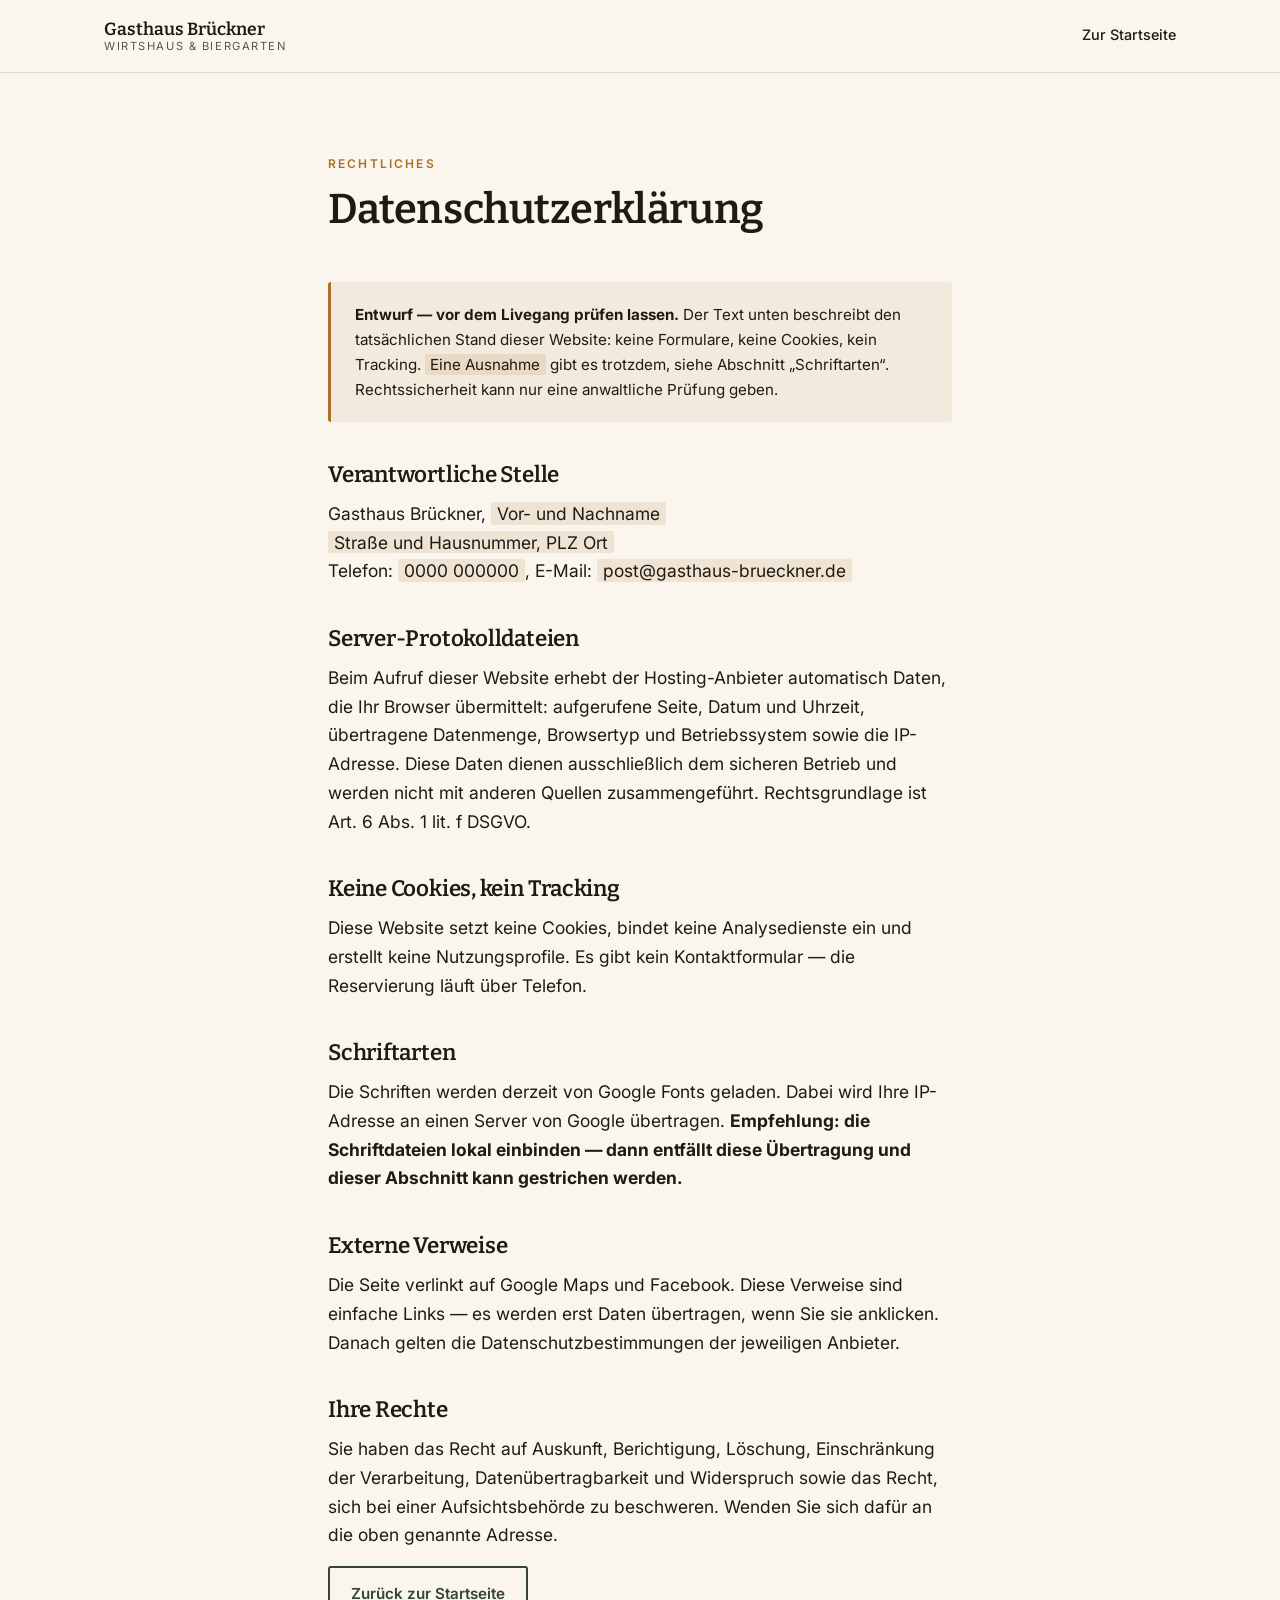
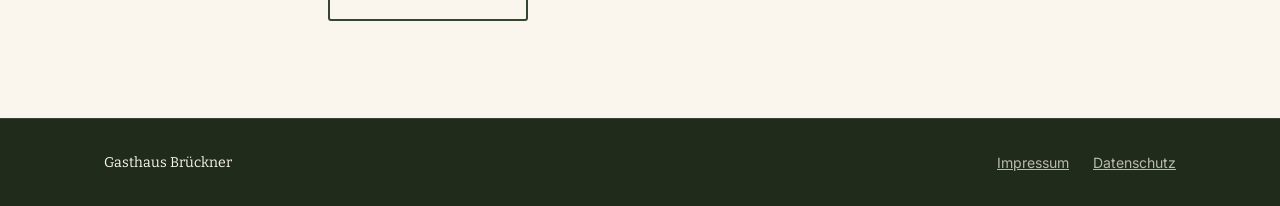
==== datenschutz.html @ 8685f5ca "Website Gasthaus Brueckner: statische Seite mit Scroll-Choreografie Statische Website ohne Framework" ====
<!doctype html>
<html lang="de">
  <head>
    <meta charset="utf-8" />
    <meta name="viewport" content="width=device-width, initial-scale=1" />
    <title>Datenschutz — Gasthaus Brückner</title>
    <meta name="robots" content="noindex" />
    <link rel="preconnect" href="https://fonts.googleapis.com" />
    <link rel="preconnect" href="https://fonts.gstatic.com" crossorigin />
    <link
      href="https://fonts.googleapis.com/css2?family=Bitter:wght@500;600&family=Inter:wght@400;500;600&display=swap"
      rel="stylesheet"
    />
    <link rel="stylesheet" href="styles.css" />
  </head>

  <body>
    <header class="kopf">
      <div class="kopf__innen">
        <a class="marke" href="index.html">
          <span class="marke__name">Gasthaus Brückner</span>
          <span class="marke__zusatz">Wirtshaus &amp; Biergarten</span>
        </a>
        <nav class="nav" aria-label="Zurück">
          <a href="index.html">Zur Startseite</a>
        </nav>
      </div>
    </header>

    <main class="abschnitt rechtstext">
      <div class="abschnitt__kopf">
        <p class="kicker">Rechtliches</p>
        <h2>Datenschutzerklärung</h2>
      </div>

      <p class="hinweiskasten">
        <strong>Entwurf — vor dem Livegang prüfen lassen.</strong> Der Text
        unten beschreibt den tatsächlichen Stand dieser Website: keine
        Formulare, keine Cookies, kein Tracking. <em>Eine Ausnahme</em> gibt es
        trotzdem, siehe Abschnitt „Schriftarten“. Rechtssicherheit kann nur eine
        anwaltliche Prüfung geben.
      </p>

      <h3>Verantwortliche Stelle</h3>
      <p>
        Gasthaus Brückner, <em>Vor- und Nachname</em><br />
        <em>Straße und Hausnummer, PLZ Ort</em><br />
        Telefon: <em>0000 000000</em>, E-Mail: <em>post@gasthaus-brueckner.de</em>
      </p>

      <h3>Server-Protokolldateien</h3>
      <p>
        Beim Aufruf dieser Website erhebt der Hosting-Anbieter automatisch
        Daten, die Ihr Browser übermittelt: aufgerufene Seite, Datum und Uhrzeit,
        übertragene Datenmenge, Browsertyp und Betriebssystem sowie die
        IP-Adresse. Diese Daten dienen ausschließlich dem sicheren Betrieb und
        werden nicht mit anderen Quellen zusammengeführt. Rechtsgrundlage ist
        Art. 6 Abs. 1 lit. f DSGVO.
      </p>

      <h3>Keine Cookies, kein Tracking</h3>
      <p>
        Diese Website setzt keine Cookies, bindet keine Analysedienste ein und
        erstellt keine Nutzungsprofile. Es gibt kein Kontaktformular — die
        Reservierung läuft über Telefon.
      </p>

      <h3>Schriftarten</h3>
      <p>
        Die Schriften werden derzeit von Google Fonts geladen. Dabei wird Ihre
        IP-Adresse an einen Server von Google übertragen.
        <strong>
          Empfehlung: die Schriftdateien lokal einbinden — dann entfällt diese
          Übertragung und dieser Abschnitt kann gestrichen werden.
        </strong>
      </p>

      <h3>Externe Verweise</h3>
      <p>
        Die Seite verlinkt auf Google Maps und Facebook. Diese Verweise sind
        einfache Links — es werden erst Daten übertragen, wenn Sie sie anklicken.
        Danach gelten die Datenschutzbestimmungen der jeweiligen Anbieter.
      </p>

      <h3>Ihre Rechte</h3>
      <p>
        Sie haben das Recht auf Auskunft, Berichtigung, Löschung, Einschränkung
        der Verarbeitung, Datenübertragbarkeit und Widerspruch sowie das Recht,
        sich bei einer Aufsichtsbehörde zu beschweren. Wenden Sie sich dafür an
        die oben genannte Adresse.
      </p>

      <p><a class="knopf knopf--rand" href="index.html">Zurück zur Startseite</a></p>
    </main>

    <footer class="fuss">
      <div class="fuss__innen">
        <p class="fuss__marke">Gasthaus Brückner</p>
        <nav class="fuss__nav" aria-label="Rechtliches">
          <a href="impressum.html">Impressum</a>
          <a href="datenschutz.html">Datenschutz</a>
        </nav>
      </div>
    </footer>
  </body>
</html>
---- styles.css ----
/* ============================================================
   Gasthaus Brückner
   Kein Framework, kein Build. Eine Datei, die man in fünf Jahren
   noch versteht.

   Typo: Bitter (Überschriften, Slab-Serif — wirtshausnah ohne
   Kitsch) / Inter (Fließtext)
   Farben: Laub, Messing, Papier
   ============================================================ */

:root {
  --laub: #34462f;
  --laub-tief: #202b1c;
  --messing: #a9702a;
  --messing-hell: #c98d3f;
  --papier: #faf6ee;
  --papier-warm: #f2ebdd;
  --tinte: #1f1a14;
  --tinte-weich: #5d554a;
  --linie: #e0d7c5;

  --breite: 74rem;
  --rand: clamp(1.25rem, 5vw, 3.5rem);
  --kopfhoehe: 4.5rem;

  --rund: 3px;
  --schatten: 0 1px 2px rgba(31, 26, 20, 0.05), 0 8px 24px rgba(31, 26, 20, 0.06);
}

*,
*::before,
*::after {
  box-sizing: border-box;
}

html {
  scroll-behavior: smooth;
  /* Sprungziele landen sonst unter der festen Kopfzeile. */
  scroll-padding-top: calc(var(--kopfhoehe) + 1rem);
  -webkit-text-size-adjust: 100%;
}

@media (prefers-reduced-motion: reduce) {
  html {
    scroll-behavior: auto;
  }

  *,
  *::before,
  *::after {
    animation-duration: 0.01ms !important;
    transition-duration: 0.01ms !important;
  }
}

body {
  margin: 0;
  background: var(--papier);
  color: var(--tinte);
  font-family: 'Inter', system-ui, sans-serif;
  font-size: clamp(1rem, 0.97rem + 0.15vw, 1.09rem);
  line-height: 1.65;
}

img {
  max-width: 100%;
  height: auto;
  display: block;
}

h1,
h2,
h3 {
  font-family: 'Bitter', Georgia, serif;
  font-weight: 600;
  line-height: 1.15;
  letter-spacing: -0.01em;
  margin: 0;
  text-wrap: balance;
}

h1 {
  font-size: clamp(2.1rem, 1.4rem + 3.2vw, 4rem);
}

h2 {
  font-size: clamp(1.6rem, 1.2rem + 1.8vw, 2.6rem);
}

h3 {
  font-size: clamp(1.15rem, 1.05rem + 0.5vw, 1.4rem);
}

a {
  color: inherit;
}

p {
  margin: 0 0 1rem;
}

/* Sichtbarer Fokus überall — die Seite wird auch mit Tastatur bedient. */
:focus-visible {
  outline: 3px solid var(--messing);
  outline-offset: 3px;
}

.skip {
  position: absolute;
  left: -9999px;
  top: 0;
  z-index: 100;
  padding: 0.75rem 1.25rem;
  background: var(--laub);
  color: var(--papier);
}

.skip:focus {
  left: 0;
}

.kicker {
  margin: 0 0 0.75rem;
  font-size: 0.75rem;
  font-weight: 600;
  letter-spacing: 0.18em;
  text-transform: uppercase;
  color: var(--messing);
}

.kicker--hell {
  color: var(--messing-hell);
}

/* ---------- Knöpfe ----------
   Der Anrufknopf trägt Aufforderung UND Nummer. Wer am Telefon steht,
   soll die Nummer sehen, ohne erst suchen zu müssen. */

.knopf {
  display: inline-flex;
  align-items: center;
  gap: 0.6rem;
  padding: 0.8rem 1.3rem;
  border: 2px solid transparent;
  border-radius: var(--rund);
  font-weight: 600;
  font-size: 0.95rem;
  text-decoration: none;
  transition: background-color 0.18s ease, color 0.18s ease, border-color 0.18s ease;
}

.knopf--voll {
  background: var(--laub);
  border-color: var(--laub);
  color: var(--papier);
}

.knopf--voll:hover {
  background: var(--laub-tief);
  border-color: var(--laub-tief);
}

.knopf--rand {
  border-color: var(--laub);
  color: var(--laub);
}

.knopf--rand:hover {
  background: var(--laub);
  color: var(--papier);
}

.knopf--hell {
  background: var(--papier);
  border-color: var(--papier);
  color: var(--laub-tief);
}

.knopf--hell:hover {
  background: var(--messing-hell);
  border-color: var(--messing-hell);
  color: var(--tinte);
}

.knopf--rand-hell {
  border-color: rgba(250, 246, 238, 0.45);
  color: var(--papier);
}

.knopf--rand-hell:hover {
  border-color: var(--papier);
  background: rgba(250, 246, 238, 0.1);
}

.knopf--gross {
  padding: 0.95rem 1.6rem;
  font-size: 1rem;
}

.knopf--klein {
  padding: 0.55rem 1rem;
  font-size: 0.85rem;
}

.knopf__zeile {
  display: block;
  font-size: 0.72rem;
  font-weight: 500;
  letter-spacing: 0.1em;
  text-transform: uppercase;
  opacity: 0.8;
}

.knopf__nummer {
  display: block;
  font-size: 1.1rem;
  font-variant-numeric: tabular-nums;
}

/* ---------- Kopfzeile ---------- */

.kopf {
  position: sticky;
  top: 0;
  z-index: 50;
  background: rgba(250, 246, 238, 0.94);
  border-bottom: 1px solid var(--linie);
  backdrop-filter: blur(10px);
}

.kopf__innen {
  max-width: var(--breite);
  margin: 0 auto;
  padding: 0 var(--rand);
  min-height: var(--kopfhoehe);
  display: flex;
  align-items: center;
  justify-content: space-between;
  gap: 1rem;
}

.marke {
  text-decoration: none;
  line-height: 1.2;
}

.marke__name {
  display: block;
  font-family: 'Bitter', Georgia, serif;
  font-weight: 600;
  font-size: 1.1rem;
}

.marke__zusatz {
  display: block;
  font-size: 0.7rem;
  letter-spacing: 0.14em;
  text-transform: uppercase;
  color: var(--tinte-weich);
}

.nav {
  display: flex;
  align-items: center;
  gap: clamp(1rem, 2.2vw, 2rem);
}

.nav > a:not(.knopf) {
  font-size: 0.9rem;
  font-weight: 500;
  text-decoration: none;
  padding: 0.25rem 0;
  border-bottom: 2px solid transparent;
}

.nav > a:not(.knopf):hover {
  border-bottom-color: var(--messing);
}

.nav-schalter {
  display: none;
  align-items: center;
  gap: 0.5rem;
  padding: 0.5rem 0.75rem;
  background: none;
  border: 1px solid var(--linie);
  border-radius: var(--rund);
  font: inherit;
  font-size: 0.85rem;
  font-weight: 600;
  cursor: pointer;
}

.nav-schalter__balken,
.nav-schalter__balken::before,
.nav-schalter__balken::after {
  display: block;
  width: 18px;
  height: 2px;
  background: var(--tinte);
}

.nav-schalter__balken {
  position: relative;
}

.nav-schalter__balken::before,
.nav-schalter__balken::after {
  content: '';
  position: absolute;
  left: 0;
}

.nav-schalter__balken::before {
  top: -6px;
}

.nav-schalter__balken::after {
  top: 6px;
}

@media (max-width: 54rem) {
  .nav-schalter {
    display: flex;
  }

  /* Geschlossen heißt display:none, nicht nur unsichtbar — sonst wandert der
     Tastaturfokus in ein Menü, das niemand sieht.
     Bewusst über eine Klasse statt über das hidden-Attribut: `hidden` wirkt
     nur mit der Stärke des Browser-Stylesheets und würde von der
     display-Regel dieser Klasse überstimmt. Das Menü wäre dann „hidden"
     und trotzdem sichtbar. */
  .nav {
    display: none;
    position: absolute;
    top: 100%;
    left: 0;
    right: 0;
    flex-direction: column;
    align-items: stretch;
    gap: 0;
    padding: 0.5rem var(--rand) 1.25rem;
    background: var(--papier);
    border-bottom: 1px solid var(--linie);
    box-shadow: var(--schatten);
  }

  .nav--offen {
    display: flex;
  }

  .nav > a:not(.knopf) {
    padding: 0.85rem 0;
    border-bottom: 1px solid var(--linie);
  }

  .nav > .knopf {
    margin-top: 1rem;
    justify-content: center;
  }
}

/* ---------- Aufmacher ---------- */

.buehne {
  position: relative;
  isolation: isolate;
  min-height: min(84vh, 46rem);
  display: flex;
  align-items: flex-end;
  padding: clamp(3rem, 10vh, 7rem) var(--rand);
  overflow: hidden;
}

.buehne__bild {
  position: absolute;
  inset: 0;
  z-index: -2;
}

.buehne__bild img {
  width: 100%;
  height: 100%;
  object-fit: cover;
  object-position: center 42%;
}

/* Zwei Verläufe statt einem flachen Schleier: unten trägt die Schrift,
   oben bleibt der Baum sichtbar. Ein gleichmäßiger Schleier würde das
   Bild grau machen, ohne die Lesbarkeit besser zu lösen. */
.buehne::after {
  content: '';
  position: absolute;
  inset: 0;
  z-index: -1;
  background: linear-gradient(
      to top,
      rgba(20, 27, 17, 0.93) 0%,
      rgba(20, 27, 17, 0.75) 34%,
      rgba(20, 27, 17, 0.25) 68%,
      rgba(20, 27, 17, 0.35) 100%
    );
}

.buehne__inhalt {
  position: relative;
  max-width: var(--breite);
  margin: 0 auto;
  width: 100%;
  color: var(--papier);
}

.buehne__ort {
  margin: 0 0 0.75rem;
  font-size: 0.78rem;
  font-weight: 600;
  letter-spacing: 0.2em;
  text-transform: uppercase;
  color: var(--messing-hell);
}

.buehne h1 {
  max-width: 16ch;
  text-shadow: 0 2px 24px rgba(20, 27, 17, 0.5);
}

.buehne__text {
  margin: 1.25rem 0 0;
  max-width: 46ch;
  color: rgba(250, 246, 238, 0.9);
}

.buehne__knoepfe {
  display: flex;
  flex-wrap: wrap;
  gap: 0.85rem;
  margin-top: 2rem;
}

/* Der Öffnungsstatus wird von script.js gesetzt. Ohne JavaScript bleibt
   die Zeile ausgeblendet — die Zeiten stehen ohnehin dreimal auf der Seite. */
.status {
  display: inline-flex;
  align-items: center;
  gap: 0.55rem;
  margin: 1.5rem 0 0;
  padding: 0.4rem 0.9rem;
  border-radius: 999px;
  background: rgba(250, 246, 238, 0.13);
  border: 1px solid rgba(250, 246, 238, 0.25);
  font-size: 0.85rem;
  font-weight: 500;
}

.status__punkt {
  width: 8px;
  height: 8px;
  border-radius: 50%;
  background: #7bbd6a;
}

.status--zu .status__punkt {
  background: #d98b5f;
}

/* ---------- Schnellinfo ---------- */

.infos {
  background: var(--laub);
  color: var(--papier);
}

.infos__raster {
  max-width: var(--breite);
  margin: 0 auto;
  padding: clamp(2rem, 5vw, 3rem) var(--rand);
  display: grid;
  gap: clamp(1.5rem, 4vw, 3rem);
  grid-template-columns: repeat(auto-fit, minmax(min(100%, 15rem), 1fr));
}

.info__titel {
  font-family: 'Inter', system-ui, sans-serif;
  font-size: 0.72rem;
  font-weight: 600;
  letter-spacing: 0.18em;
  text-transform: uppercase;
  color: var(--messing-hell);
  margin-bottom: 0.6rem;
}

.info__gross {
  margin: 0 0 0.5rem;
  font-family: 'Bitter', Georgia, serif;
  font-size: 1.35rem;
  font-weight: 600;
}

.info__gross a {
  text-decoration: none;
  border-bottom: 2px solid rgba(201, 141, 63, 0.6);
}

.info__gross a:hover {
  border-bottom-color: var(--messing-hell);
}

.info__klein {
  margin: 0;
  font-size: 0.9rem;
  color: rgba(250, 246, 238, 0.78);
}

/* ---------- Abschnitte ---------- */

.abschnitt {
  max-width: var(--breite);
  margin: 0 auto;
  padding: clamp(3.5rem, 9vh, 6.5rem) var(--rand);
}

.abschnitt--hell,
.abschnitt--dunkel {
  max-width: none;
}

.abschnitt--hell {
  background: var(--papier-warm);
}

.abschnitt--dunkel {
  background: var(--laub-tief);
  color: var(--papier);
}

/* Die Vollbreiten-Abschnitte brauchen innen wieder die Spaltenbreite. */
.abschnitt--hell > *,
.abschnitt--dunkel > * {
  max-width: var(--breite);
  margin-left: auto;
  margin-right: auto;
}

.abschnitt__kopf {
  max-width: 34rem;
  margin-bottom: clamp(2rem, 5vw, 3rem);
}

.abschnitt__vorspann {
  margin: 1rem 0 0;
  color: var(--tinte-weich);
}

.abschnitt--dunkel .abschnitt__vorspann {
  color: rgba(250, 246, 238, 0.75);
}

/* ---------- Zwei Spalten ---------- */

.zweispalt {
  display: grid;
  gap: clamp(2rem, 5vw, 4rem);
  grid-template-columns: 1fr;
  align-items: start;
}

@media (min-width: 54rem) {
  .zweispalt {
    grid-template-columns: 1fr 0.85fr;
  }
}

.merkmale {
  list-style: none;
  margin: 1.75rem 0 0;
  padding: 0;
}

.merkmale li {
  position: relative;
  padding-left: 1.75rem;
  margin-bottom: 0.75rem;
}

.merkmale li::before {
  content: '';
  position: absolute;
  left: 0;
  top: 0.65em;
  width: 0.7rem;
  height: 2px;
  background: var(--messing);
}

.zweispalt__bild {
  margin: 0;
}

.zweispalt__bild img {
  width: 100%;
  border-radius: var(--rund);
  box-shadow: var(--schatten);
}

figcaption {
  margin-top: 0.75rem;
  font-size: 0.85rem;
  color: var(--tinte-weich);
}

/* ---------- Scroll-Choreografie ----------
   Alle Startzustände hängen an .js-anim, das scroll.js selbst setzt.
   Stünden sie unbedingt hier, wäre die Seite leer, wenn das Skript nicht
   lädt — oder bei prefers-reduced-motion. */

.fortschritt {
  position: fixed;
  top: 0;
  left: 0;
  right: 0;
  height: 3px;
  z-index: 70;
  background: rgba(31, 26, 20, 0.08);
}

.fortschritt__fuellung {
  height: 100%;
  background: var(--messing);
  transform: scaleX(0);
  transform-origin: 0 50%;
}

/* Ein Wort in seiner Maske. Ohne die Unterlängen-Reserve schneidet der
   Kasten g, y und ß ab. */
.maske {
  display: inline-block;
  overflow: hidden;
  vertical-align: bottom;
  padding-bottom: 0.14em;
  margin-bottom: -0.14em;
  margin-right: 0.24em;
}

.js-anim .maske__wort {
  display: inline-block;
  transform: translateY(105%);
  transition: transform 0.85s cubic-bezier(0.16, 1, 0.3, 1);
}

.js-anim .ist-da .maske__wort {
  transform: translateY(0);
}

.js-anim [data-auf],
.js-anim .auf {
  opacity: 0;
  transform: translateY(26px);
  transition: opacity 0.7s ease, transform 0.7s cubic-bezier(0.16, 1, 0.3, 1);
}

.js-anim [data-auf].ist-da,
.js-anim .auf.ist-da {
  opacity: 1;
  transform: none;
}

/* Der Statuskasten wird von script.js per hidden freigeschaltet — die
   Reveal-Regel darf ihn nicht vorher sichtbar machen. */
.js-anim .status[hidden] {
  display: none;
}

[data-parallax] {
  will-change: transform;
}

/* ---------- Waagerechte Passage ----------
   Die Höhe des Rahmens setzt scroll.js: so weit, wie seitwärts zu fahren
   ist, so weit muss man scrollen. */

/* Die Passage bricht aus der Spaltenbreite des Abschnitts aus — sie soll
   über die ganze Fensterbreite fahren, nicht in einer Spalte stecken. */
.abschnitt--hell > .passage {
  max-width: none;
}

.passage__buehne {
  position: sticky;
  top: 0;
  height: 100svh;
  display: flex;
  align-items: center;
  overflow: hidden;
}

.passage__spur {
  display: flex;
  align-items: stretch;
  gap: clamp(1rem, 2vw, 2rem);
  padding-inline: var(--rand);
  will-change: transform;
}

.gang {
  flex: 0 0 auto;
  display: flex;
  flex-direction: column;
  width: clamp(16rem, 24vw, 21rem);
  padding: 1.75rem;
  background: var(--papier);
  border: 1px solid var(--linie);
  border-radius: var(--rund);
  box-shadow: var(--schatten);
}

.gang--breit {
  width: clamp(18rem, 30vw, 27rem);
}

.gang--ruf {
  justify-content: center;
  border-color: var(--messing);
  background: #fffaf1;
}

.gang--ruf .knopf {
  align-self: flex-start;
  margin-top: 1.25rem;
}

.gang__marke {
  margin: 0 0 0.35rem;
  font-size: 0.72rem;
  font-weight: 600;
  letter-spacing: 0.18em;
  text-transform: uppercase;
  color: var(--messing);
}

.gang h3 {
  padding-bottom: 0.7rem;
  margin-bottom: 1rem;
  border-bottom: 2px solid var(--linie);
}

.gang__figur {
  margin: 0 0 1.25rem;
  border-radius: var(--rund);
  overflow: hidden;
}

.gang__figur img {
  width: 100%;
  aspect-ratio: 4 / 3;
  object-fit: cover;
}

.gang__text {
  font-size: 0.92rem;
  color: var(--tinte-weich);
}

.gang__preis {
  margin: auto 0 0;
  font-family: 'Bitter', Georgia, serif;
  font-size: 1.4rem;
  font-weight: 600;
  color: var(--messing);
}

/* Unter 54 rem gibt es keine Passage: die Karten stehen untereinander.
   Seitwärts scrollen auf dem Handy ist die schlechtere Bedienung, und die
   feste Rufleiste unten käme der Bühne in die Quere. */
@media (max-width: 54rem) {
  .passage {
    /* Überschreibt die von scroll.js gesetzte Inline-Höhe. */
    height: auto !important;
  }

  .passage__buehne {
    position: static;
    height: auto;
    display: block;
    overflow: visible;
  }

  .passage__spur {
    flex-direction: column;
    padding-inline: 0;
    gap: 1.25rem;
    transform: none !important;
  }

  .gang,
  .gang--breit {
    width: 100%;
  }

  .gang__preis {
    margin-top: 1rem;
  }
}

/* ---------- Speisekarte ---------- */

.speisen {
  list-style: none;
  margin: 0;
  padding: 0;
}

.speise {
  display: flex;
  align-items: baseline;
  justify-content: space-between;
  gap: 1rem;
  padding: 0.7rem 0;
  border-bottom: 1px dotted var(--linie);
}

.speise:last-child {
  border-bottom: 0;
}

.speise__name {
  display: block;
  font-weight: 600;
}

.speise__dazu {
  display: block;
  font-size: 0.88rem;
  color: var(--tinte-weich);
  line-height: 1.45;
}

.speise__preis {
  flex: 0 0 auto;
  font-weight: 600;
  color: var(--messing);
  /* Hält die Preisspalte in einer Flucht. */
  font-variant-numeric: tabular-nums;
}

.karte__fuss {
  display: grid;
  gap: clamp(1.5rem, 4vw, 3rem);
  align-items: center;
  margin-top: clamp(2.5rem, 6vw, 4rem);
  padding-top: clamp(2rem, 5vw, 3rem);
  border-top: 1px solid var(--linie);
}

@media (min-width: 46rem) {
  .karte__fuss {
    grid-template-columns: 0.55fr 1fr;
  }
}

.aushang {
  margin: 0;
}

.aushang img {
  width: 100%;
  border-radius: var(--rund);
  box-shadow: var(--schatten);
}

.karte__hinweise p {
  font-size: 0.9rem;
  color: var(--tinte-weich);
}

.karte__hinweise .knopf {
  margin-top: 0.75rem;
}

/* ---------- Banner ---------- */

.banner {
  background: var(--messing);
  color: #21170a;
}

.banner__innen {
  max-width: var(--breite);
  margin: 0 auto;
  padding: clamp(2.5rem, 7vw, 4.5rem) var(--rand);
  max-width: 52rem;
}

.banner__marke {
  margin: 0 0 0.75rem;
  font-size: 0.75rem;
  font-weight: 600;
  letter-spacing: 0.18em;
  text-transform: uppercase;
}

.banner h2 {
  max-width: 20ch;
  margin-bottom: 1rem;
}

.banner__klein {
  font-size: 0.9rem;
  opacity: 0.8;
}

/* ---------- Galerie ---------- */

.galerie {
  list-style: none;
  margin: 0;
  padding: 0;
  display: grid;
  gap: clamp(0.75rem, 2vw, 1.25rem);
  grid-template-columns: repeat(auto-fill, minmax(min(100%, 17rem), 1fr));
}

.galerie__knopf {
  position: relative;
  display: block;
  width: 100%;
  padding: 0;
  border: 0;
  border-radius: var(--rund);
  overflow: hidden;
  background: var(--papier-warm);
  cursor: zoom-in;
  font: inherit;
  color: inherit;
}

.galerie__knopf img {
  width: 100%;
  aspect-ratio: 4 / 3;
  object-fit: cover;
  transition: transform 0.4s ease;
}

.galerie__knopf:hover img {
  transform: scale(1.04);
}

.galerie__text {
  position: absolute;
  left: 0;
  right: 0;
  bottom: 0;
  padding: 2.5rem 0.9rem 0.75rem;
  text-align: left;
  font-size: 0.85rem;
  color: var(--papier);
  background: linear-gradient(to top, rgba(20, 27, 17, 0.85), transparent);
}

/* ---------- Lupe (große Bildansicht) ---------- */

.lupe {
  position: fixed;
  inset: 0;
  z-index: 90;
  display: grid;
  place-items: center;
  padding: clamp(1rem, 4vw, 3rem);
  background: rgba(20, 27, 17, 0.94);
}

.lupe[hidden] {
  display: none;
}

.lupe__bild {
  max-width: 100%;
  max-height: 88vh;
  object-fit: contain;
  border-radius: var(--rund);
}

.lupe__zu {
  position: absolute;
  top: 1rem;
  right: 1rem;
  width: 2.75rem;
  height: 2.75rem;
  border: 1px solid rgba(250, 246, 238, 0.4);
  border-radius: 50%;
  background: none;
  color: var(--papier);
  font-size: 1.1rem;
  cursor: pointer;
}

.lupe__zu:hover {
  background: rgba(250, 246, 238, 0.12);
}

/* ---------- Kontakt ---------- */

.kontakt {
  display: grid;
  gap: clamp(2rem, 5vw, 3.5rem);
  grid-template-columns: repeat(auto-fit, minmax(min(100%, 16rem), 1fr));
}

.kontakt__block h3 {
  padding-bottom: 0.6rem;
  margin-bottom: 1.25rem;
  border-bottom: 1px solid rgba(250, 246, 238, 0.2);
}

.kontakt__block .knopf {
  margin-bottom: 1rem;
}

.kontakt__zeile {
  margin: 0;
  font-size: 0.92rem;
  color: rgba(250, 246, 238, 0.78);
}

.kontakt address {
  font-style: normal;
  margin-bottom: 1.25rem;
  color: rgba(250, 246, 238, 0.85);
}

.zeiten {
  margin: 0;
  font-size: 0.95rem;
}

.zeiten__zeile {
  display: flex;
  justify-content: space-between;
  gap: 1.5rem;
  padding: 0.5rem 0;
  border-bottom: 1px solid rgba(250, 246, 238, 0.12);
}

.zeiten__zeile:last-child {
  border-bottom: 0;
}

.zeiten dt {
  color: rgba(250, 246, 238, 0.8);
}

.zeiten dd {
  margin: 0;
  font-variant-numeric: tabular-nums;
  white-space: nowrap;
}

.zeiten__zeile--zu {
  color: rgba(250, 246, 238, 0.45);
}

/* Der heutige Tag, von script.js gesetzt. */
.zeiten__zeile--heute {
  color: var(--papier);
  font-weight: 600;
}

.zeiten__zeile--heute dt::before {
  content: '▸ ';
  color: var(--messing-hell);
}

/* ---------- Fuß ---------- */

.fuss {
  background: var(--laub-tief);
  color: rgba(250, 246, 238, 0.7);
  border-top: 1px solid rgba(250, 246, 238, 0.12);
}

.fuss__innen {
  max-width: var(--breite);
  margin: 0 auto;
  padding: 2rem var(--rand);
  display: flex;
  flex-wrap: wrap;
  align-items: center;
  justify-content: space-between;
  gap: 1rem;
  font-size: 0.88rem;
}

.fuss__marke {
  margin: 0;
  font-family: 'Bitter', Georgia, serif;
  color: var(--papier);
}

.fuss__nav {
  display: flex;
  gap: 1.5rem;
}

.fuss__klein {
  margin: 0;
}

/* ---------- Rechtstexte ---------- */

.rechtstext {
  max-width: 46rem;
}

.rechtstext h3 {
  margin: 2.5rem 0 0.75rem;
}

.hinweiskasten {
  padding: 1.25rem 1.5rem;
  margin-bottom: 2rem;
  background: var(--papier-warm);
  border-left: 3px solid var(--messing);
  border-radius: var(--rund);
  font-size: 0.95rem;
}

.rechtstext em {
  /* Die noch auszufüllenden Stellen sollen ins Auge springen, damit sie
     nicht versehentlich live gehen. */
  font-style: normal;
  background: rgba(169, 112, 42, 0.14);
  padding: 0.05em 0.35em;
  border-radius: 2px;
}

/* ---------- Feste Rufleiste (nur schmal) ---------- */

.rufleiste {
  position: fixed;
  left: 0;
  right: 0;
  bottom: 0;
  z-index: 60;
  display: none;
  padding: 0.7rem 1rem;
  /* Respektiert die Home-Leiste auf iOS. */
  padding-bottom: calc(0.7rem + env(safe-area-inset-bottom, 0px));
  background: rgba(250, 246, 238, 0.96);
  border-top: 1px solid var(--linie);
  backdrop-filter: blur(8px);
}

.rufleiste .knopf {
  width: 100%;
  justify-content: center;
}

@media (max-width: 54rem) {
  .rufleiste {
    display: block;
  }

  /* Platz, damit die Leiste den Fuß nicht überdeckt. */
  .fuss__innen {
    padding-bottom: 5.5rem;
  }
}
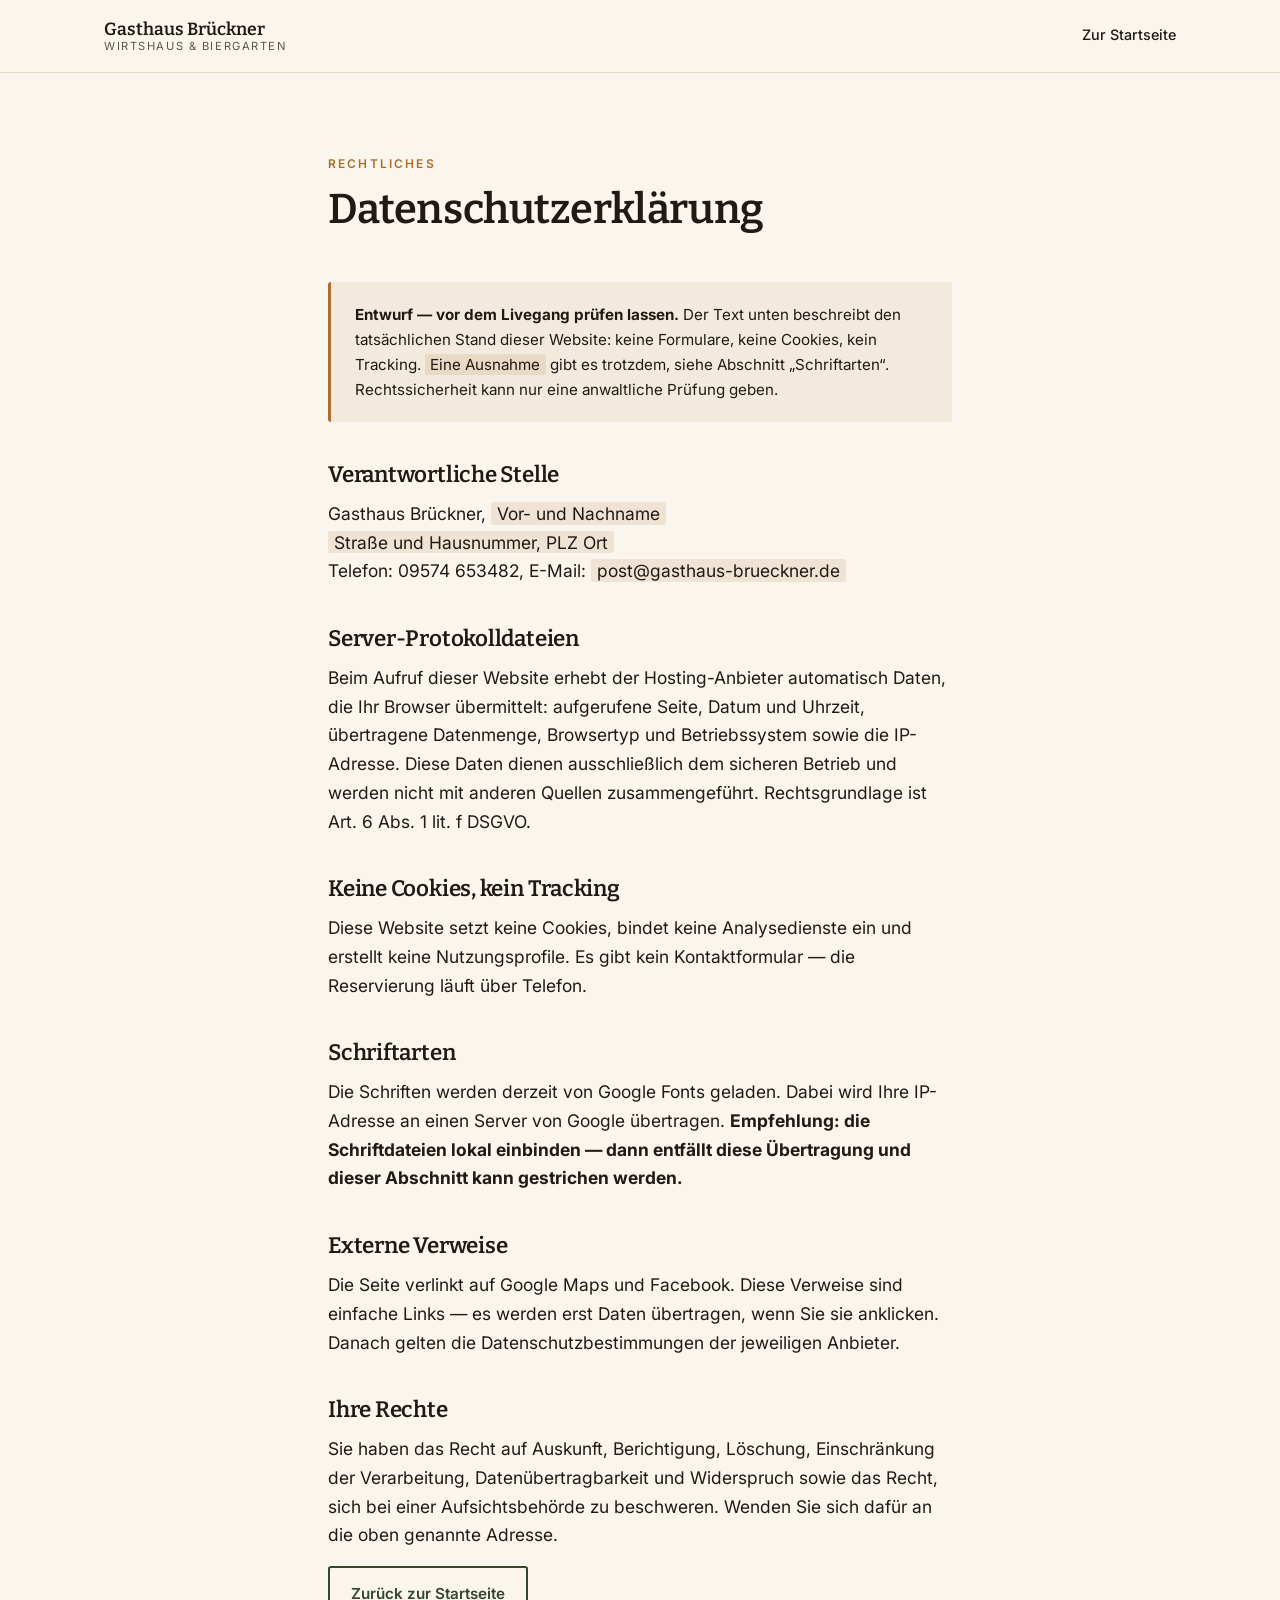
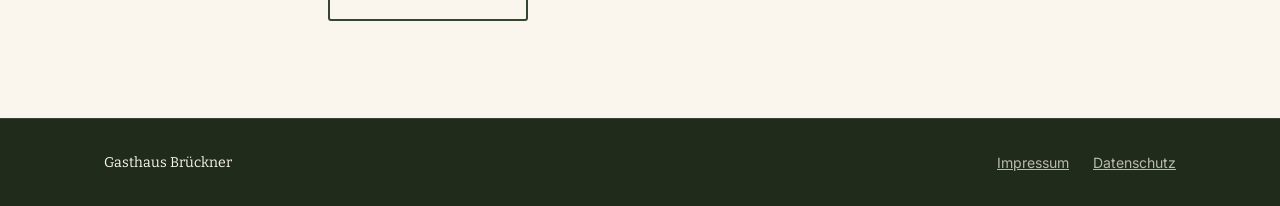
==== commit d782a36e: "Echte Telefonnummer eingesetzt: 09574 653482 Ersetzt den Platzhalter an allen Stellen inklusive tel:" ====
--- a/datenschutz.html
+++ b/datenschutz.html
@@ -45,7 +45,7 @@
       <p>
         Gasthaus Brückner, <em>Vor- und Nachname</em><br />
         <em>Straße und Hausnummer, PLZ Ort</em><br />
-        Telefon: <em>0000 000000</em>, E-Mail: <em>post@gasthaus-brueckner.de</em>
+        Telefon: 09574 653482, E-Mail: <em>post@gasthaus-brueckner.de</em>
       </p>
 
       <h3>Server-Protokolldateien</h3>
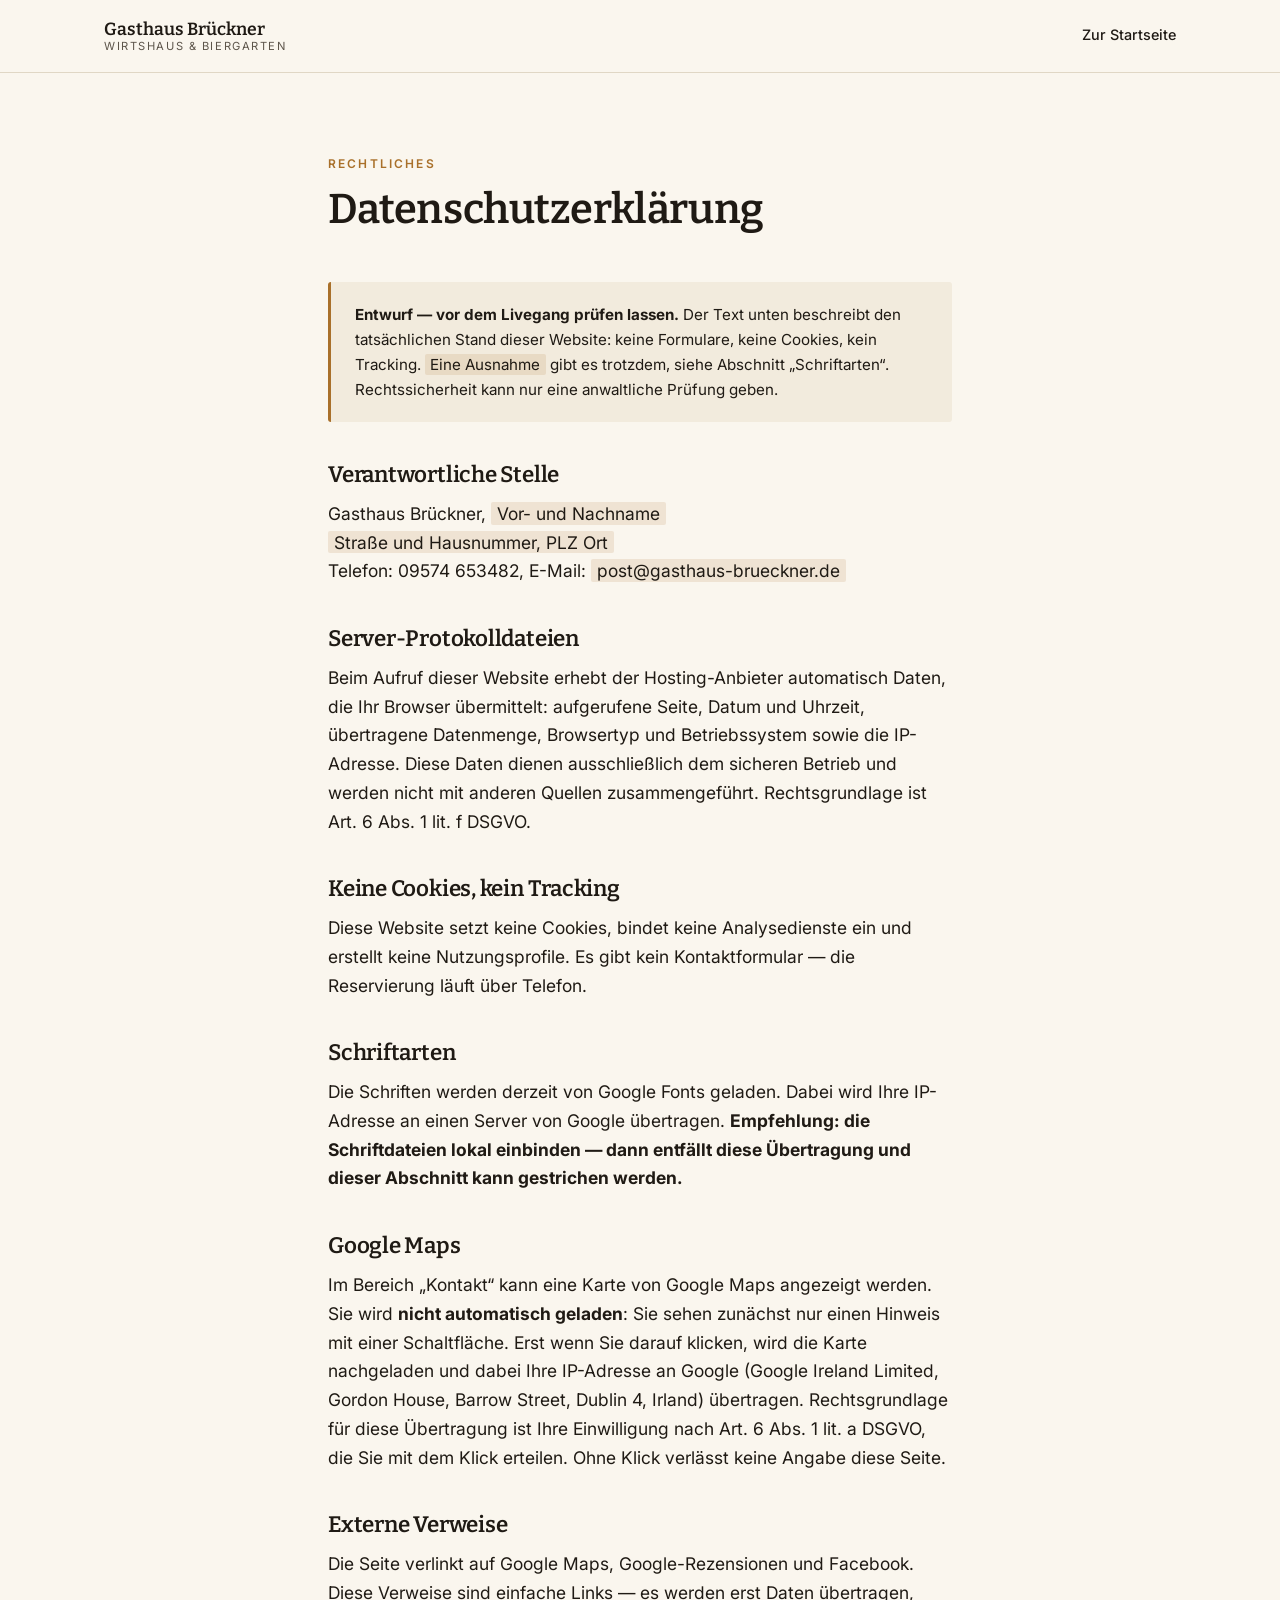
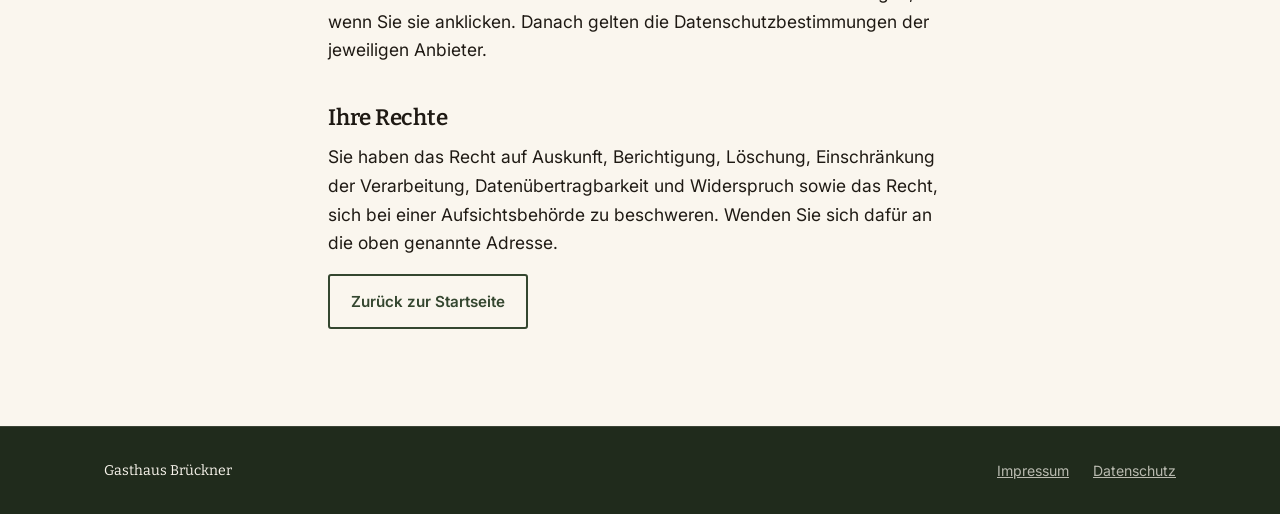
==== commit 2bc70c0d: "Rezensionen, Google-Karte mit Klick-Freigabe, Bilder als Slideshow - Gesamtwertung 4,5 aus 235 Googl" ====
--- a/datenschutz.html
+++ b/datenschutz.html
@@ -75,11 +75,24 @@
         </strong>
       </p>
 
+      <h3>Google Maps</h3>
+      <p>
+        Im Bereich „Kontakt“ kann eine Karte von Google Maps angezeigt werden.
+        Sie wird <strong>nicht automatisch geladen</strong>: Sie sehen zunächst
+        nur einen Hinweis mit einer Schaltfläche. Erst wenn Sie darauf klicken,
+        wird die Karte nachgeladen und dabei Ihre IP-Adresse an Google
+        (Google Ireland Limited, Gordon House, Barrow Street, Dublin 4, Irland)
+        übertragen. Rechtsgrundlage für diese Übertragung ist Ihre
+        Einwilligung nach Art. 6 Abs. 1 lit. a DSGVO, die Sie mit dem Klick
+        erteilen. Ohne Klick verlässt keine Angabe diese Seite.
+      </p>
+
       <h3>Externe Verweise</h3>
       <p>
-        Die Seite verlinkt auf Google Maps und Facebook. Diese Verweise sind
-        einfache Links — es werden erst Daten übertragen, wenn Sie sie anklicken.
-        Danach gelten die Datenschutzbestimmungen der jeweiligen Anbieter.
+        Die Seite verlinkt auf Google Maps, Google-Rezensionen und Facebook.
+        Diese Verweise sind einfache Links — es werden erst Daten übertragen,
+        wenn Sie sie anklicken. Danach gelten die Datenschutzbestimmungen der
+        jeweiligen Anbieter.
       </p>
 
       <h3>Ihre Rechte</h3>
--- a/styles.css
+++ b/styles.css
@@ -910,13 +910,125 @@
 
 /* ---------- Galerie ---------- */
 
+/* ---------- Stimmen ---------- */
+
+.stimmen {
+  background: var(--papier-warm);
+  border-block: 1px solid var(--linie);
+}
+
+.stimmen__innen {
+  max-width: var(--breite);
+  margin: 0 auto;
+  padding: clamp(3rem, 8vh, 5rem) var(--rand);
+  display: grid;
+  gap: clamp(2rem, 5vw, 4rem);
+  align-items: center;
+}
+
+@media (min-width: 48rem) {
+  .stimmen__innen {
+    grid-template-columns: auto 1fr;
+  }
+}
+
+.stimmen__wertung {
+  text-align: center;
+  padding: clamp(1.5rem, 3vw, 2.25rem);
+  background: var(--papier);
+  border: 1px solid var(--linie);
+  border-radius: var(--rund);
+  box-shadow: var(--schatten);
+}
+
+.sterne {
+  margin: 0;
+  font-size: 1.5rem;
+  letter-spacing: 0.1em;
+  color: var(--messing);
+}
+
+/* Der halbe Stern: derselbe Buchstabe, zur Hälfte in Blassgrau. Ein
+   Halbstern-Zeichen gibt es in der Schrift nicht, und ein Bild dafür
+   wäre eine Datei mehr für vier Pixel Unterschied. */
+.sterne--halb {
+  background: linear-gradient(to right, var(--messing) 50%, var(--linie) 50%);
+  -webkit-background-clip: text;
+  background-clip: text;
+  color: transparent;
+}
+
+.stimmen__zahl {
+  margin: 0.75rem 0 0;
+  font-family: 'Bitter', Georgia, serif;
+  font-size: 1.1rem;
+}
+
+.stimmen__zahl strong {
+  font-size: 2.2rem;
+  display: block;
+  line-height: 1;
+}
+
+.stimmen__quelle {
+  margin: 0.35rem 0 0;
+  font-size: 0.82rem;
+  color: var(--tinte-weich);
+}
+
+/* ---------- Slideshow ---------- */
+
+.schau {
+  position: relative;
+}
+
+.schau__leiste {
+  display: flex;
+  justify-content: flex-end;
+  gap: 0.5rem;
+  margin-bottom: 1rem;
+}
+
+.schau__pfeil {
+  width: 2.75rem;
+  height: 2.75rem;
+  border: 1px solid var(--linie);
+  border-radius: 50%;
+  background: var(--papier);
+  color: var(--tinte);
+  font-size: 1.5rem;
+  line-height: 1;
+  cursor: pointer;
+}
+
+.schau__pfeil:hover {
+  border-color: var(--messing);
+  color: var(--messing);
+}
+
+/* Ohne Zeigegerät sind die Pfeile überflüssig — dort wischt man. */
+@media (hover: none) {
+  .schau__leiste {
+    display: none;
+  }
+}
+
 .galerie {
   list-style: none;
   margin: 0;
-  padding: 0;
-  display: grid;
+  padding: 0 0 1rem;
+  display: flex;
   gap: clamp(0.75rem, 2vw, 1.25rem);
-  grid-template-columns: repeat(auto-fill, minmax(min(100%, 17rem), 1fr));
+  overflow-x: auto;
+  scroll-snap-type: x mandatory;
+  /* Damit der Fokusring der Knöpfe nicht abgeschnitten wird. */
+  scroll-padding: 0.25rem;
+  scrollbar-width: thin;
+}
+
+.galerie > li {
+  flex: 0 0 clamp(15rem, 30vw, 22rem);
+  scroll-snap-align: start;
 }
 
 .galerie__knopf {
@@ -1067,6 +1179,51 @@
 .zeiten__zeile--heute dt::before {
   content: '▸ ';
   color: var(--messing-hell);
+}
+
+/* ---------- Karte ---------- */
+
+.karte-block {
+  margin-top: clamp(2.5rem, 6vw, 4rem);
+  border-radius: var(--rund);
+  overflow: hidden;
+  /* Feste Höhe, damit beim Laden des iframes nichts springt. */
+  min-height: 22rem;
+  display: grid;
+}
+
+.karte-block__platzhalter {
+  display: grid;
+  place-content: center;
+  justify-items: center;
+  gap: 1rem;
+  padding: 2rem;
+  text-align: center;
+  background: rgba(250, 246, 238, 0.06);
+  border: 1px dashed rgba(250, 246, 238, 0.3);
+  border-radius: var(--rund);
+}
+
+.karte-block__text {
+  margin: 0;
+  max-width: 34ch;
+  color: rgba(250, 246, 238, 0.8);
+  font-size: 0.92rem;
+}
+
+.karte-block__klein {
+  margin: 0;
+  font-size: 0.85rem;
+  color: rgba(250, 246, 238, 0.6);
+}
+
+.karte-block__rahmen {
+  width: 100%;
+  min-height: 22rem;
+  border: 0;
+  /* Google liefert die Karte hell; das nimmt ihr die Grelle im dunklen
+     Abschnitt, ohne sie unlesbar zu machen. */
+  filter: saturate(0.85) contrast(0.95);
 }
 
 /* ---------- Fuß ---------- */
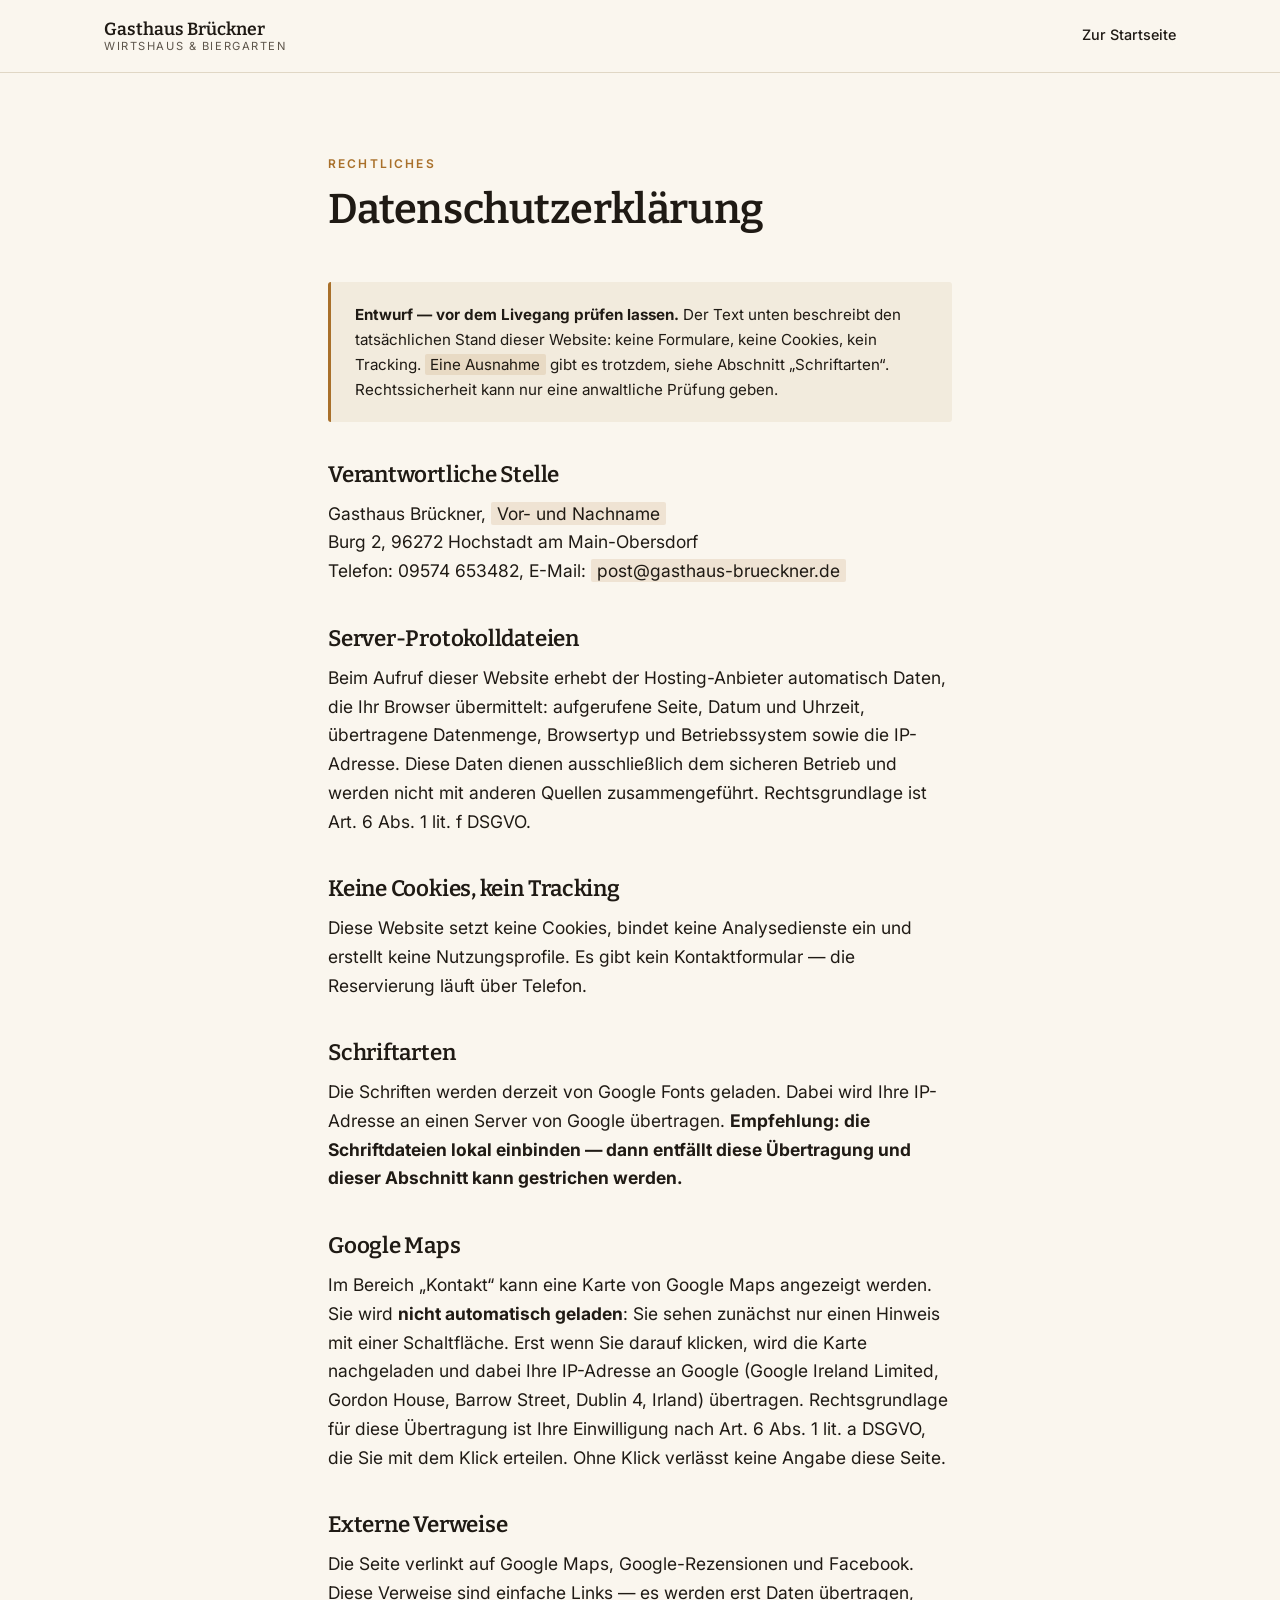
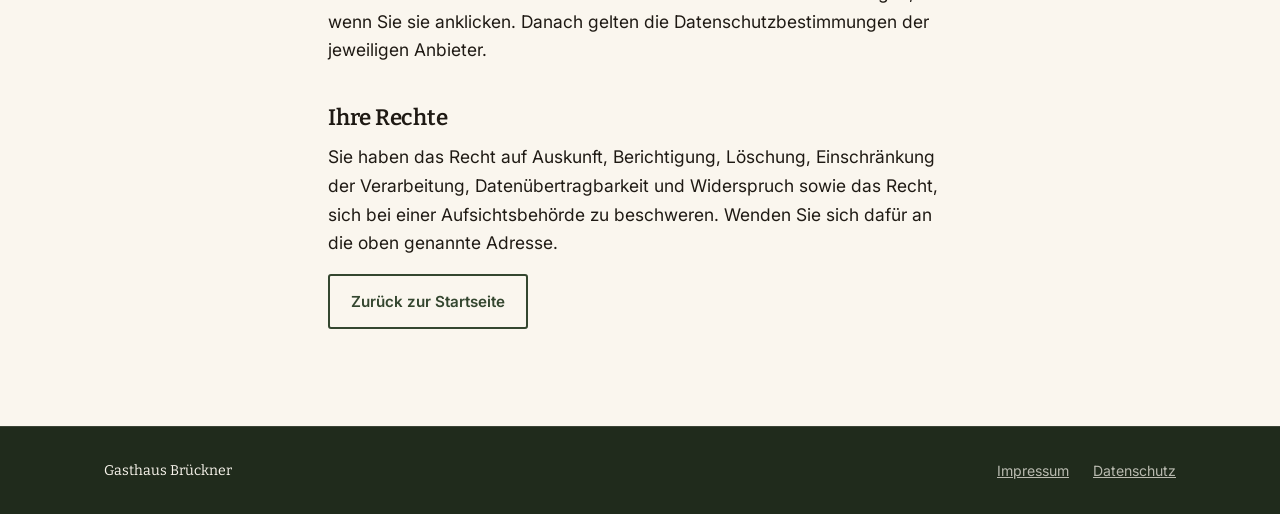
==== commit c4e1e6bc: "Echte Adresse eingesetzt: Burg 2, 96272 Hochstadt am Main-Obersdorf Dazu Geokoordinaten und Zahlungs" ====
--- a/datenschutz.html
+++ b/datenschutz.html
@@ -44,7 +44,7 @@
       <h3>Verantwortliche Stelle</h3>
       <p>
         Gasthaus Brückner, <em>Vor- und Nachname</em><br />
-        <em>Straße und Hausnummer, PLZ Ort</em><br />
+        Burg 2, 96272 Hochstadt am Main-Obersdorf<br />
         Telefon: 09574 653482, E-Mail: <em>post@gasthaus-brueckner.de</em>
       </p>
 
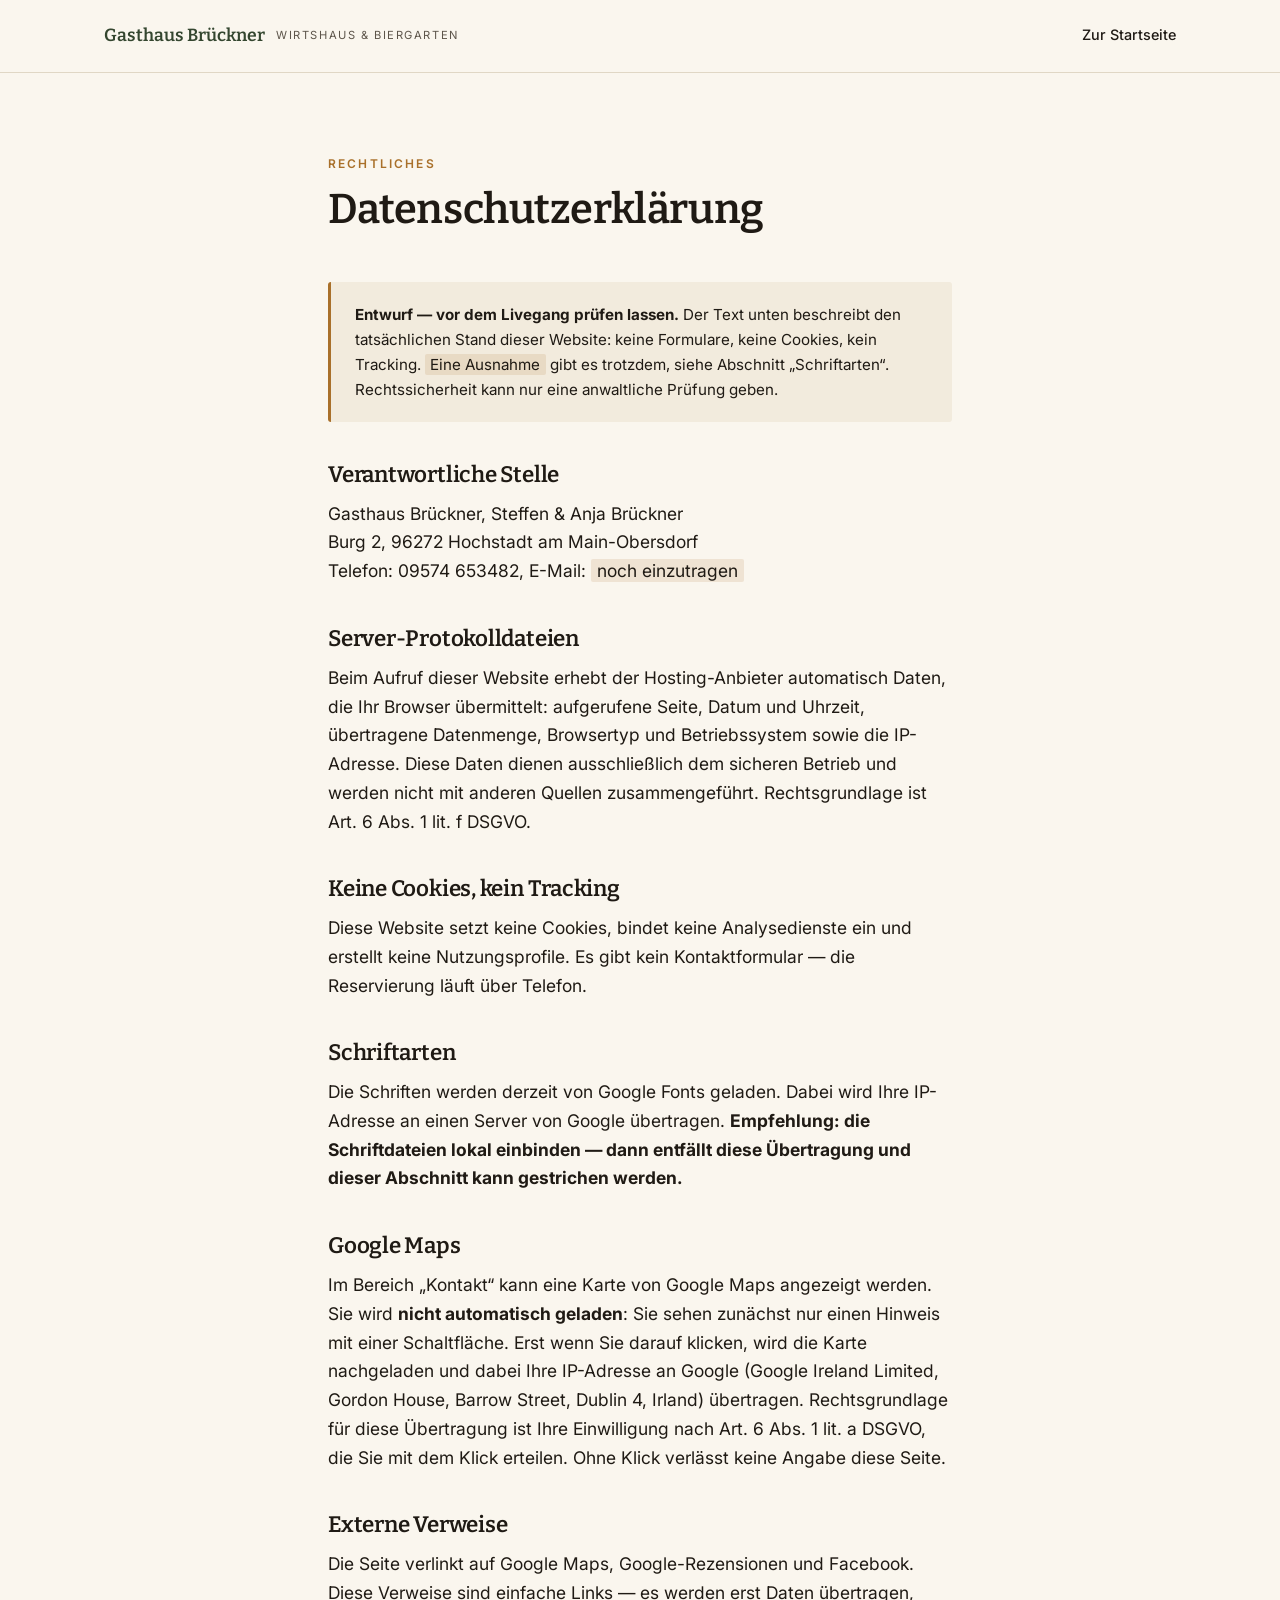
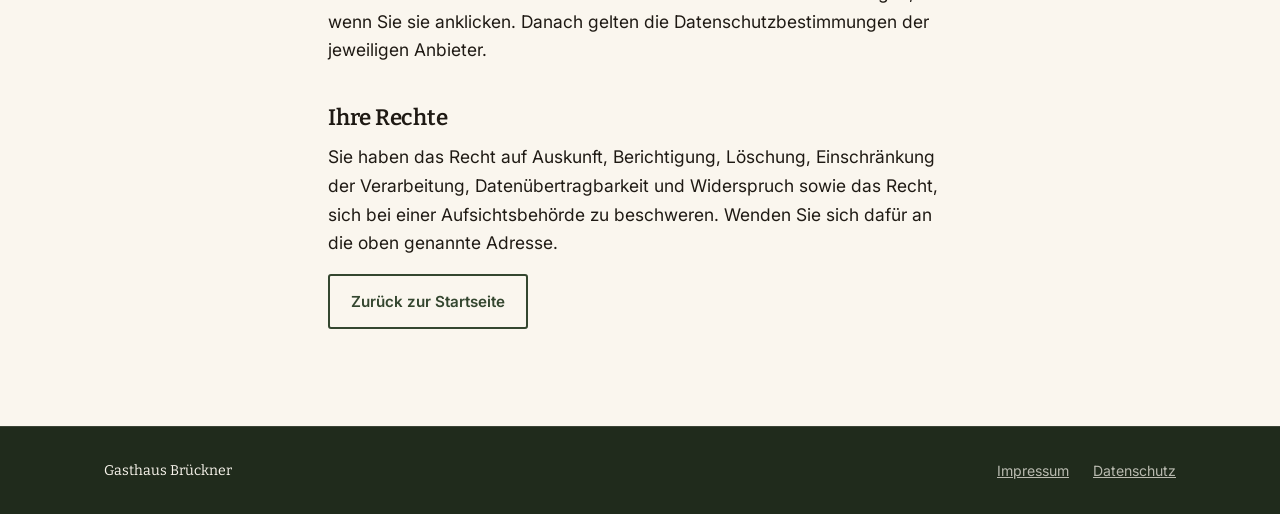
==== commit ace0cbd2: "Echte Speisekarte, echte Oeffnungszeiten, Inhaber, Social Quelle: Visitenkarte und Speisekarte des H" ====
--- a/datenschutz.html
+++ b/datenschutz.html
@@ -43,9 +43,9 @@
 
       <h3>Verantwortliche Stelle</h3>
       <p>
-        Gasthaus Brückner, <em>Vor- und Nachname</em><br />
+        Gasthaus Brückner, Steffen &amp; Anja Brückner<br />
         Burg 2, 96272 Hochstadt am Main-Obersdorf<br />
-        Telefon: 09574 653482, E-Mail: <em>post@gasthaus-brueckner.de</em>
+        Telefon: 09574 653482, E-Mail: <em>noch einzutragen</em>
       </p>
 
       <h3>Server-Protokolldateien</h3>
--- a/styles.css
+++ b/styles.css
@@ -11,6 +11,11 @@
 :root {
   --laub: #34462f;
   --laub-tief: #202b1c;
+  /* Aus dem Logo des Hauses: „Brückner" steht dort in einem Oliv-Grün.
+     --oliv ist die abgedunkelte Fassung für Text auf hellem Grund, die
+     Originalhelligkeit hätte auf Creme zu wenig Kontrast. */
+  --oliv: #6f8a1e;
+  --oliv-hell: #a8c23c;
   --messing: #a9702a;
   --messing-hell: #c98d3f;
   --papier: #faf6ee;
@@ -60,6 +65,10 @@
   font-family: 'Inter', system-ui, sans-serif;
   font-size: clamp(1rem, 0.97rem + 0.15vw, 1.09rem);
   line-height: 1.65;
+  /* Der blaue Kasten, den Android beim Antippen über Links legt, sieht auf
+     einer sonst ruhigen Seite nach Fehler aus. Ein warmer Hauch reicht als
+     Rückmeldung. */
+  -webkit-tap-highlight-color: rgba(169, 112, 42, 0.18);
 }
 
 img {
@@ -225,6 +234,10 @@
   z-index: 50;
   background: rgba(250, 246, 238, 0.94);
   border-bottom: 1px solid var(--linie);
+  /* -webkit- zuerst: Safari auf dem iPhone kennt die Eigenschaft bis heute
+     nur mit Präfix. Ohne sie bliebe die Leiste dort halbdurchsichtig ohne
+     Unschärfe — der Text darunter scheint durch. */
+  -webkit-backdrop-filter: blur(10px);
   backdrop-filter: blur(10px);
 }
 
@@ -240,15 +253,37 @@
 }
 
 .marke {
+  display: flex;
+  align-items: center;
+  gap: 0.7rem;
   text-decoration: none;
   line-height: 1.2;
 }
 
+.marke__zeichen {
+  width: clamp(2.1rem, 5vw, 2.75rem);
+  height: auto;
+  flex: 0 0 auto;
+}
+
+.marke__text {
+  display: block;
+}
+
+/* Die Wortmarke nimmt die Zweifarbigkeit des Logos auf: „Gasthaus" im
+   dunklen Grün, „Brückner" im Oliv. Steht das echte Zeichen daneben,
+   passen beide zusammen; fehlt es, trägt die Schrift die Marke allein. */
 .marke__name {
   display: block;
   font-family: 'Bitter', Georgia, serif;
   font-weight: 600;
   font-size: 1.1rem;
+  color: var(--laub);
+}
+
+.marke__name em {
+  font-style: normal;
+  color: var(--oliv);
 }
 
 .marke__zusatz {
@@ -365,7 +400,12 @@
 .buehne {
   position: relative;
   isolation: isolate;
+  /* vh als Rückfallebene, svh für alles Neuere.
+     Auf dem Handy zählt `vh` die Höhe OHNE die Adressleiste mit — beim
+     Scrollen fährt die Leiste ein, die Bühne wird plötzlich höher und das
+     Bild springt. `svh` rechnet mit der kleinen, stabilen Höhe. */
   min-height: min(84vh, 46rem);
+  min-height: min(84svh, 46rem);
   display: flex;
   align-items: flex-end;
   padding: clamp(3rem, 10vh, 7rem) var(--rand);
@@ -410,13 +450,35 @@
   color: var(--papier);
 }
 
+/* Die Vorzeile lag als heller Text auf hellem Laub und ging unter. Statt sie
+   nur größer oder greller zu machen, bekommt sie einen eigenen Grund: ein
+   dunkles Schild, das den Bildhintergrund an dieser Stelle ersetzt. Damit ist
+   sie auf JEDEM Foto lesbar — auch wenn das Bild später getauscht wird. */
 .buehne__ort {
-  margin: 0 0 0.75rem;
+  display: inline-flex;
+  align-items: center;
+  gap: 0.55rem;
+  margin: 0 0 1rem;
+  padding: 0.42rem 0.9rem;
+  border-radius: var(--rund);
+  background: rgba(20, 27, 17, 0.72);
+  border: 1px solid rgba(201, 141, 63, 0.55);
+  -webkit-backdrop-filter: blur(6px);
+  backdrop-filter: blur(6px);
   font-size: 0.78rem;
   font-weight: 600;
   letter-spacing: 0.2em;
   text-transform: uppercase;
-  color: var(--messing-hell);
+  color: #f0d9b4;
+}
+
+/* Kleiner Strich davor — setzt die Zeile als Auszeichnung, nicht als Satz. */
+.buehne__ort::before {
+  content: '';
+  width: 1.4rem;
+  height: 2px;
+  background: var(--messing-hell);
+  flex: 0 0 auto;
 }
 
 .buehne h1 {
@@ -717,10 +779,42 @@
   width: clamp(18rem, 30vw, 27rem);
 }
 
-.gang--ruf {
+.gang--ruf,
+.gang--feier {
   justify-content: center;
   border-color: var(--messing);
   background: #fffaf1;
+}
+
+/* Die Feier-Karte ist ein Angebot, kein Gericht — sie darf breiter stehen. */
+.gang--feier {
+  width: clamp(17rem, 26vw, 24rem);
+  border-color: var(--laub);
+  background: var(--laub);
+  color: var(--papier);
+}
+
+.gang--feier .gang__marke {
+  color: var(--messing-hell);
+}
+
+.gang--feier h3 {
+  border-bottom-color: rgba(250, 246, 238, 0.25);
+}
+
+.gang--feier .gang__text {
+  color: rgba(250, 246, 238, 0.85);
+}
+
+.gang--feier .knopf--voll {
+  background: var(--papier);
+  border-color: var(--papier);
+  color: var(--laub-tief);
+}
+
+.gang--feier .knopf--voll:hover {
+  background: var(--messing-hell);
+  border-color: var(--messing-hell);
 }
 
 .gang--ruf .knopf {
@@ -840,6 +934,9 @@
   color: var(--messing);
   /* Hält die Preisspalte in einer Flucht. */
   font-variant-numeric: tabular-nums;
+  /* Ohne das kann auf schmalen Bildschirmen das Euro-Zeichen in die
+     nächste Zeile rutschen und der Preis steht zweizeilig da. */
+  white-space: nowrap;
 }
 
 .karte__fuss {
@@ -1021,6 +1118,10 @@
   gap: clamp(0.75rem, 2vw, 1.25rem);
   overflow-x: auto;
   scroll-snap-type: x mandatory;
+  /* Ohne das löst ein Wisch am Ende der Bilderreihe die Zurück-Geste des
+     Browsers aus — man wollte das nächste Foto und landet auf der
+     vorherigen Seite. */
+  overscroll-behavior-x: contain;
   /* Damit der Fokusring der Knöpfe nicht abgeschnitten wird. */
   scroll-padding: 0.25rem;
   scrollbar-width: thin;
@@ -1247,9 +1348,27 @@
 }
 
 .fuss__marke {
+  display: flex;
+  align-items: center;
+  gap: 0.6rem;
   margin: 0;
   font-family: 'Bitter', Georgia, serif;
   color: var(--papier);
+}
+
+.fuss__marke em {
+  font-style: normal;
+  color: var(--oliv-hell);
+}
+
+.fuss__zeichen {
+  width: 2.25rem;
+  height: auto;
+  /* Das Logo ist für hellen Grund gezeichnet; im dunklen Fuß bekommt es
+     einen eigenen hellen Kreis, statt als dunkler Klecks zu verschwinden. */
+  background: var(--papier);
+  border-radius: 50%;
+  padding: 0.2rem;
 }
 
 .fuss__nav {
@@ -1287,6 +1406,44 @@
   background: rgba(169, 112, 42, 0.14);
   padding: 0.05em 0.35em;
   border-radius: 2px;
+}
+
+/* ---------- Tippziele auf dem Handy ----------
+   Unter 54 rem wird mit dem Daumen bedient. Die Empfehlung sind 44 × 44 px;
+   ein 18 px hoher Textlink wird daneben getippt. Statt jeden Link größer zu
+   setzen, bekommen sie Luft — die Schriftgröße bleibt, die Trefferfläche
+   wächst. */
+
+@media (max-width: 54rem) {
+  .info__gross a,
+  .kontakt__zeile a,
+  .karte-block__klein a,
+  .fuss__nav a {
+    display: inline-flex;
+    align-items: center;
+    min-height: 44px;
+  }
+
+  /* Der Fuß steht sonst als Block zusammengedrängt — mit den größeren
+     Zielen braucht er etwas mehr Raum zwischen den Zeilen. */
+  .fuss__nav {
+    gap: 1.75rem;
+  }
+
+  .nav-schalter {
+    min-height: 44px;
+    padding-inline: 1rem;
+  }
+
+  .marke {
+    display: inline-flex;
+    flex-direction: column;
+    justify-content: center;
+    min-height: 44px;
+  }
+
+  /* Die Pfeile der Slideshow sind ausgeblendet (siehe oben), die Bilder
+     selbst sind das Tippziel — die sind groß genug. */
 }
 
 /* ---------- Feste Rufleiste (nur schmal) ---------- */
@@ -1303,6 +1460,7 @@
   padding-bottom: calc(0.7rem + env(safe-area-inset-bottom, 0px));
   background: rgba(250, 246, 238, 0.96);
   border-top: 1px solid var(--linie);
+  -webkit-backdrop-filter: blur(8px);
   backdrop-filter: blur(8px);
 }
 
@@ -1320,4 +1478,26 @@
   .fuss__innen {
     padding-bottom: 5.5rem;
   }
-}
+
+  /* Die Leiste fährt erst herein, wenn der Aufmacher durch ist — dort steht
+     der große Anrufknopf schon.
+
+     Sichtbar ist der Grundzustand, versteckt wird aktiv gesetzt. Das ist
+     Absicht: die Leiste trägt den wichtigsten Knopf der Seite. Läuft kein
+     JavaScript, oder löst der Beobachter aus irgendeinem Grund nie aus,
+     steht sie einfach dauerhaft da — statt für immer zu verschwinden.
+     Umgekehrt herum wäre jeder Ausfall ein Betrieb ohne Anrufknopf. */
+  .js-leiste .rufleiste {
+    transition: transform 0.28s ease;
+  }
+
+  .js-leiste .rufleiste--versteckt {
+    transform: translateY(110%);
+  }
+}
+
+@media (prefers-reduced-motion: reduce) {
+  .js-leiste .rufleiste {
+    transition: none;
+  }
+}
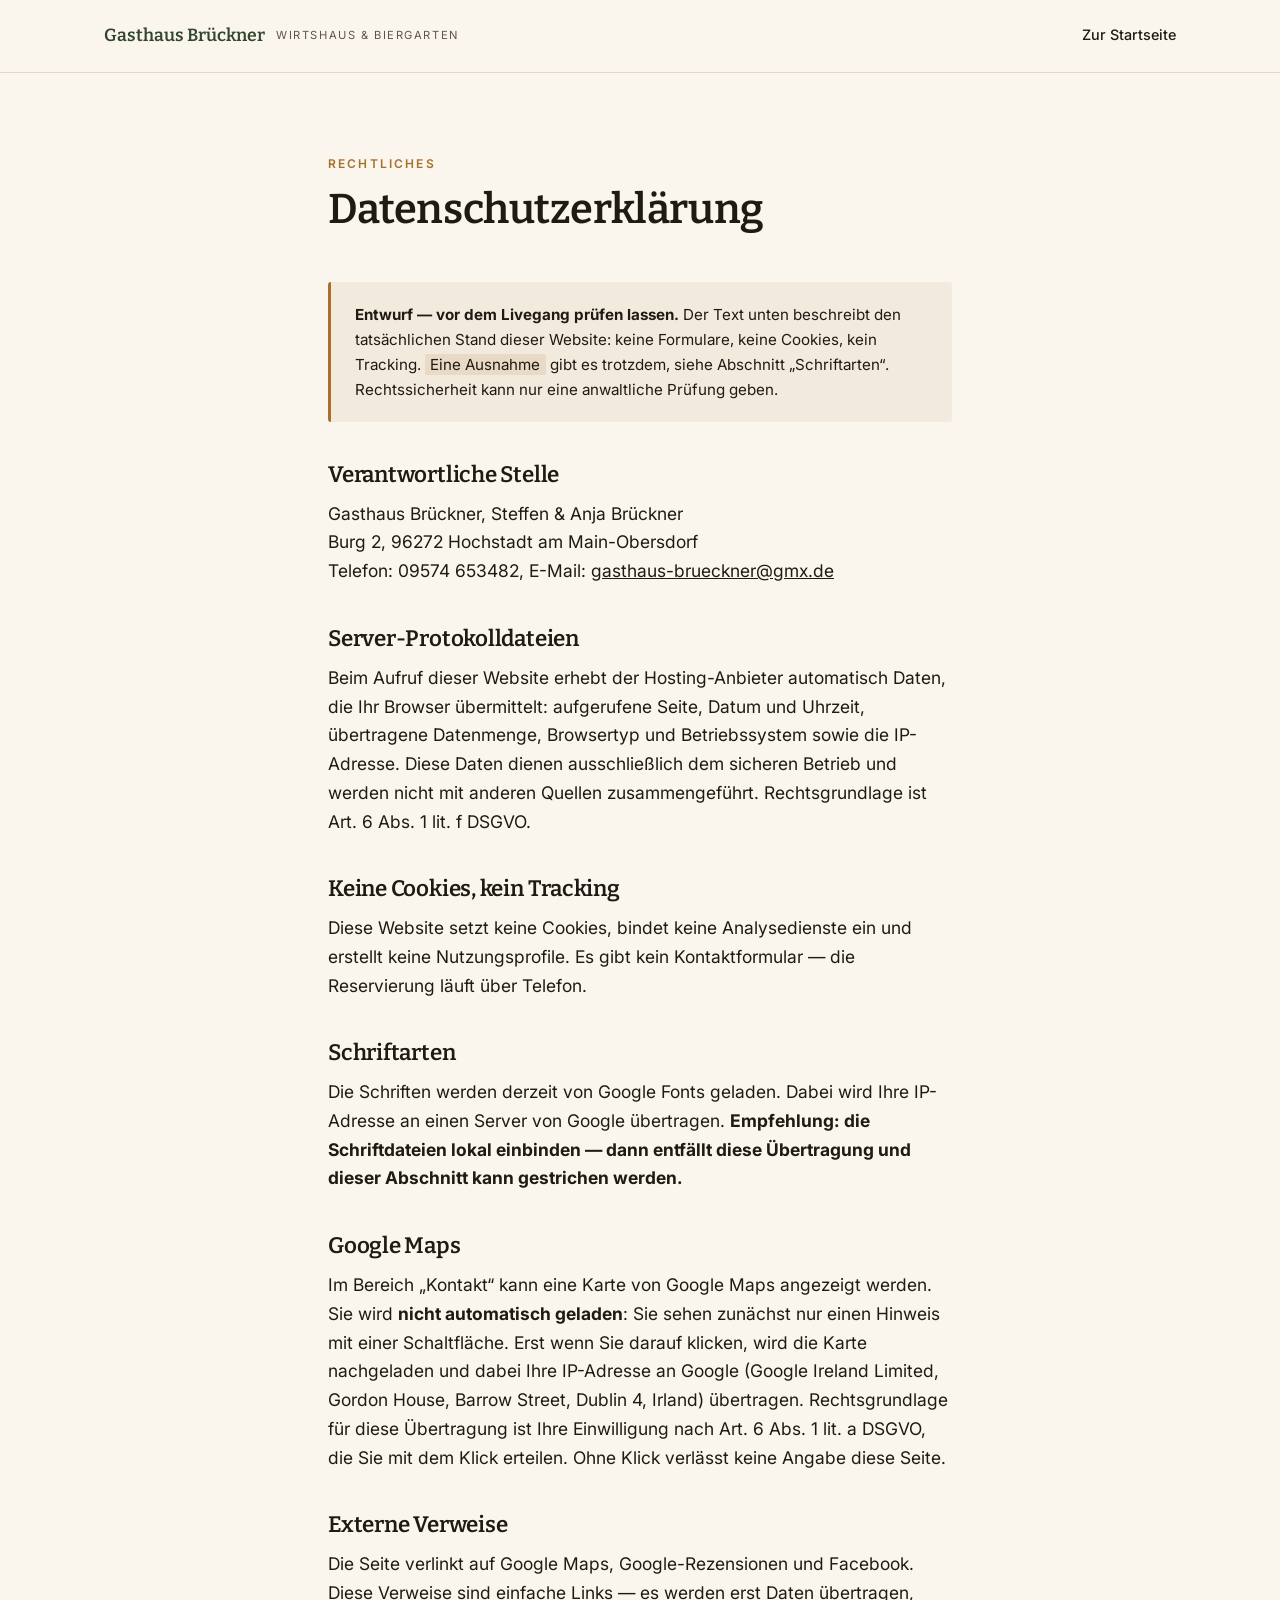
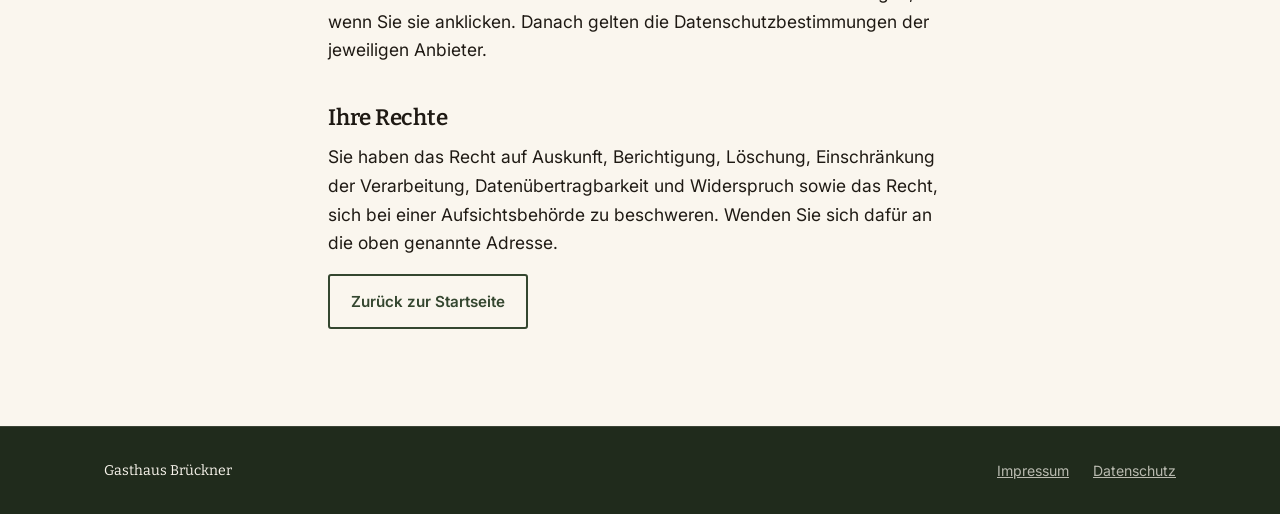
==== commit ea71e765: "Auf Netlify veroeffentlicht, Suchmaschinen freigegeben - E-Mail des Hauses in Impressum, Datenschutz" ====
--- a/datenschutz.html
+++ b/datenschutz.html
@@ -45,7 +45,7 @@
       <p>
         Gasthaus Brückner, Steffen &amp; Anja Brückner<br />
         Burg 2, 96272 Hochstadt am Main-Obersdorf<br />
-        Telefon: 09574 653482, E-Mail: <em>noch einzutragen</em>
+        Telefon: 09574 653482, E-Mail: <a href="mailto:gasthaus-brueckner@gmx.de">gasthaus-brueckner@gmx.de</a>
       </p>
 
       <h3>Server-Protokolldateien</h3>
--- a/styles.css
+++ b/styles.css
@@ -26,7 +26,11 @@
 
   --breite: 74rem;
   --rand: clamp(1.25rem, 5vw, 3.5rem);
+  /* Mindesthöhe der Kopfzeile aus dem Entwurf. */
   --kopfhoehe: 4.5rem;
+  /* Die tatsächlich gemessene Gesamthöhe inklusive Urlaubsband; script.js
+     schreibt sie. Der Startwert gilt, solange kein JavaScript läuft. */
+  --kopf-ist: 7rem;
 
   --rund: 3px;
   --schatten: 0 1px 2px rgba(31, 26, 20, 0.05), 0 8px 24px rgba(31, 26, 20, 0.06);
@@ -41,7 +45,7 @@
 html {
   scroll-behavior: smooth;
   /* Sprungziele landen sonst unter der festen Kopfzeile. */
-  scroll-padding-top: calc(var(--kopfhoehe) + 1rem);
+  scroll-padding-top: calc(var(--kopf-ist) + 1rem);
   -webkit-text-size-adjust: 100%;
 }
 
@@ -250,6 +254,50 @@
   align-items: center;
   justify-content: space-between;
   gap: 1rem;
+}
+
+/* ---------- Urlaubsband ----------
+   Ein schmaler Streifen am unteren Rand der Kopfzeile. Weil er Teil der
+   klebenden Kopfzeile ist, wandert er ohne eigene Klebe-Regel mit — zwei
+   getrennt klebende Elemente mit `top: 0` würden sich überlagern.
+
+   Bewusst kräftig gefärbt: der Streifen ist niedrig, er muss über die Farbe
+   auffallen, nicht über die Größe. */
+
+.urlaubsband {
+  background: var(--messing);
+  color: #21170a;
+  border-top: 1px solid rgba(33, 23, 10, 0.15);
+}
+
+.urlaubsband__text {
+  max-width: var(--breite);
+  margin: 0 auto;
+  padding: 0.42rem var(--rand);
+  display: flex;
+  flex-wrap: wrap;
+  align-items: baseline;
+  justify-content: center;
+  gap: 0.35rem 0.8rem;
+  font-size: 0.85rem;
+  line-height: 1.35;
+  text-align: center;
+}
+
+.urlaubsband__marke {
+  font-weight: 700;
+  letter-spacing: 0.12em;
+  text-transform: uppercase;
+  font-size: 0.72rem;
+}
+
+/* Auf schmalen Bildschirmen ist die Zeile sonst dreizeilig. Das Datum und
+   das „geschlossen" müssen stehen bleiben, der Zusatz kann weg — er steht
+   weiter unten im Kontaktbereich noch einmal. */
+@media (max-width: 30rem) {
+  .urlaubsband__ab {
+    display: none;
+  }
 }
 
 .marke {
@@ -973,37 +1021,6 @@
   margin-top: 0.75rem;
 }
 
-/* ---------- Banner ---------- */
-
-.banner {
-  background: var(--messing);
-  color: #21170a;
-}
-
-.banner__innen {
-  max-width: var(--breite);
-  margin: 0 auto;
-  padding: clamp(2.5rem, 7vw, 4.5rem) var(--rand);
-  max-width: 52rem;
-}
-
-.banner__marke {
-  margin: 0 0 0.75rem;
-  font-size: 0.75rem;
-  font-weight: 600;
-  letter-spacing: 0.18em;
-  text-transform: uppercase;
-}
-
-.banner h2 {
-  max-width: 20ch;
-  margin-bottom: 1rem;
-}
-
-.banner__klein {
-  font-size: 0.9rem;
-  opacity: 0.8;
-}
 
 /* ---------- Galerie ---------- */
 
@@ -1240,6 +1257,17 @@
   color: rgba(250, 246, 238, 0.85);
 }
 
+/* Wird zusammen mit dem Band aus der Kopfzeile entfernt, sobald der Urlaub
+   vorbei ist — siehe urlaubsband() in script.js. */
+.zeiten__urlaub {
+  margin: 0 0 1rem;
+  padding: 0.7rem 0.9rem;
+  border-left: 3px solid var(--messing-hell);
+  background: rgba(250, 246, 238, 0.07);
+  font-size: 0.88rem;
+  color: rgba(250, 246, 238, 0.9);
+}
+
 .zeiten {
   margin: 0;
   font-size: 0.95rem;
